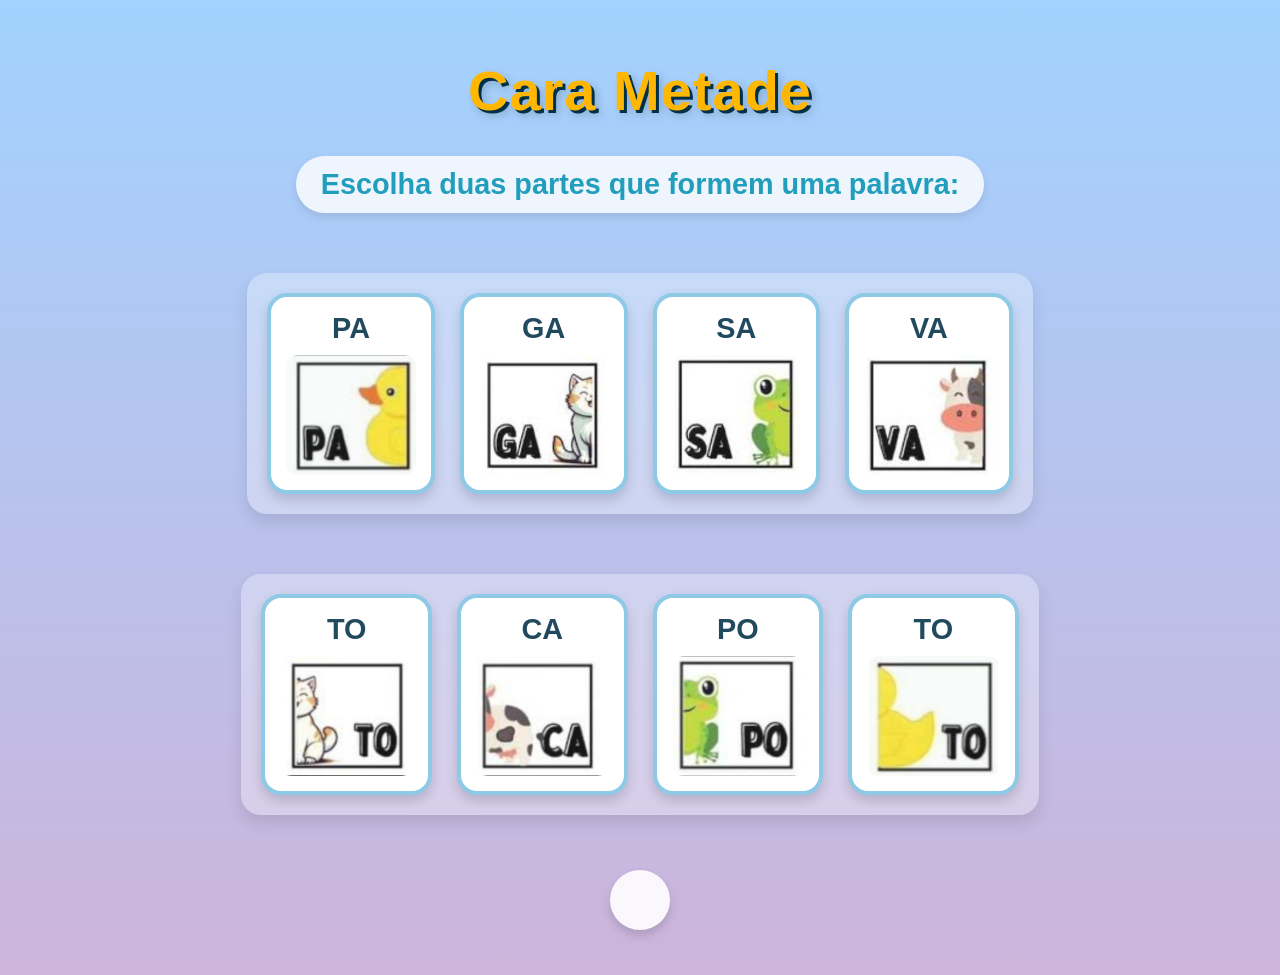
==== fase1.html @ f7e16246 "Add files via upload" ====
<!DOCTYPE html>
<html lang="pt-br">
<head>
  <meta charset="UTF-8">
  <meta name="viewport" content="width=device-width, initial-scale=1.0">
  <title>Cara Metade</title>
  <link rel="stylesheet" href="fase1.css">
</head>
<body>

  <h1> Cara Metade</h1>

  <h2>Escolha duas partes que formem uma palavra:</h2>

  <div class="grid">
    <!-- Primeiras partes -->
   <div class="card" onclick="selectCard(this)" data-part="PA" data-word="PATO">
  PA <img src="imgfase1/imagespato1.jpg">
</div>
   <div class="card" onclick="selectCard(this)" data-part="GA" data-word="GATO">
  GA <img src="imgfase1/imagesgato1.jpg">
</div>
    <div class="card" onclick="selectCard(this)" data-part="SA">SA <img src="imgfase1/imagessapo1.jpg"></div>
    <div class="card" onclick="selectCard(this)" data-part="VA">VA <img src="imgfase1/imagesvaca1.jpg"></div>
  </div>

  <div class="grid">
    <!-- Segundas partes -->
    <div class="card" onclick="selectCard(this)" data-part="TO" data-word="GATO">
  TO <img src="imgfase1/imagesgato2.jpg">
</div>
    <div class="card" onclick="selectCard(this)" data-part="CA">CA <img src="imgfase1/imagesvaca2.jpg"></div>
    <div class="card" onclick="selectCard(this)" data-part="PO">PO <img src="imgfase1/imagessapo2.jpg"></div>
    <div class="card" onclick="selectCard(this)" data-part="TO" data-word="PATO">
  TO <img src="imgfase1/imagespato2.jpg">
  </div>
  </div>

  <p id="result" class="result-message"></p>

  <!--Botão para próxima fase>-->
  <a id="next-phase-btn" href="fase2.html" style="display: none;" class="next-phase-button">
    Próxima Fase
  </a>

  <script src="fase1.js"></script>
</body>
</html>
---- fase1.css ----
:root {
    --primary: #ffb703;
    --primary-dark: #023047;
    --secondary: #219ebc;
    --accent: #ff006e;
    --accent-light: #fb5607;
    --background-light: #a2d2ff;
    --background-dark: #cdb4db;
    --card-bg: #ffffff;
    --card-border: #8ecae6;
    --text-dark: #333;
    --text-light: #ffffff;
    --success: #2a9d8f;
    --error: #e63946;
    --selection: #3a86ff;
  }


  body {
    font-family: "Comic Sans MS", "Poppins", sans-serif;
    background: linear-gradient(180deg, var(--background-light), var(--background-dark));
    text-align: center;
    margin: 0;
    padding: 20px;
    color: var(--text-dark);
    min-height: 100vh;
    display: flex;
    flex-direction: column;
    align-items: center;
    justify-content: center;
  }


  h1 {
    font-size: 3.5rem;
    color: var(--primary);
    text-shadow: 3px 3px var(--primary-dark),
                 5px 5px 10px rgba(0, 0, 0, 0.2);
    margin-bottom: 10px;
    letter-spacing: 1px;
    animation: bounce 2s infinite ease-in-out;
  }

  h2 {
    font-size: 1.8rem;
    color: var(--secondary);
    margin-bottom: 30px;
    background-color: rgba(255, 255, 255, 0.8);
    padding: 12px 25px;
    border-radius: 30px;
    box-shadow: 0 4px 8px rgba(0, 0, 0, 0.1);
    max-width: 80%;
  }


  .container {
    width: 100%;
    max-width: 1000px;
    margin: 0 auto;
  }


  .grid {
    display: grid;
    grid-template-columns: repeat(4, 1fr);
    gap: 25px;
    justify-content: center;
    margin: 30px auto;
    padding: 20px;
    background-color: rgba(255, 255, 255, 0.3);
    border-radius: 20px;
    box-shadow: 0 8px 16px rgba(0, 0, 0, 0.1);
  }

  .card {
    background: var(--card-bg);
    border: 4px solid var(--card-border);
    border-radius: 20px;
    box-shadow: 0 6px 12px rgba(0, 0, 0, 0.15);
    padding: 15px;
    cursor: pointer;
    transition: all 0.3s ease;
    font-size: 1.8rem;
    font-weight: bold;
    color: var(--primary-dark);
    display: flex;
    flex-direction: column;
    align-items: center;
    justify-content: center;
    position: relative;
    overflow: hidden;
  }

  .card:hover {
    transform: translateY(-8px) rotate(2deg);
    box-shadow: 0 12px 20px rgba(0, 0, 0, 0.25);
  }

  .card:active {
    transform: scale(0.97);
  }

  .card img {
    width: 100%;
    max-height: 120px;
    object-fit: contain;
    border-radius: 12px;
    margin-top: 10px;
    transition: transform 0.3s ease;
  }

  .card:hover img {
    transform: scale(1.1);
  }

  .card::after {
    content: '';
    position: absolute;
    top: -50%;
    left: -50%;
    width: 200%;
    height: 200%;
    background: linear-gradient(
      to bottom right,
      rgba(255, 255, 255, 0.2),
      rgba(255, 255, 255, 0)
    );
    transform: rotate(30deg);
    pointer-events: none;
  }

  .card.selected {
    border: 4px solid var(--selection);
    box-shadow: 0 0 15px var(--selection);
  }

  .card.correct {
    border: 4px solid var(--success);
    box-shadow: 0 0 15px var(--success);
  }

  .card.incorrect {
    border: 4px solid var(--error);
    box-shadow: 0 0 15px var(--error);
  }

  .result-message {
    font-size: 1.6rem;
    font-weight: bold;
    margin: 25px 0;
    padding: 15px 30px;
    border-radius: 50px;
    background-color: rgba(255, 255, 255, 0.9);
    box-shadow: 0 5px 10px rgba(0, 0, 0, 0.15);
    min-height: 30px;
    max-width: 600px;
    animation: popIn 0.5s ease-out;
  }

  .result-message.success {
    color: var(--success);
    border: 3px solid var(--success);
  }

  .result-message.error {
    color: var(--error);
    border: 3px solid var(--error);
  }

  .next-phase-button {
    display: inline-block;
    margin-top: 25px;
    padding: 16px 35px;
    font-size: 1.6rem;
    font-weight: bold;
    color: var(--text-light);
    background: linear-gradient(90deg, var(--accent), var(--accent-light));
    border-radius: 50px;
    text-decoration: none;
    box-shadow: 0 6px 12px rgba(0, 0, 0, 0.25);
    transition: all 0.3s ease;
    border: 3px solid rgba(255, 255, 255, 0.5);
    position: relative;
    overflow: hidden;
  }

  .next-phase-button:hover {
    transform: translateY(-5px) scale(1.05);
    box-shadow: 0 10px 18px rgba(0, 0, 0, 0.3);
    background: linear-gradient(90deg, var(--accent-light), var(--accent));
  }

  .next-phase-button:active {
    transform: scale(0.98);
  }

  .next-phase-button::after {
    content: '→';
    margin-left: 10px;
    transition: transform 0.3s ease;
  }

  .next-phase-button:hover::after {
    transform: translateX(5px);
  }

  @keyframes bounce {
    0%, 100% {
      transform: translateY(0);
    }
    50% {
      transform: translateY(-10px);
    }
  }

  @keyframes popIn {
    0% {
      transform: scale(0.8);
      opacity: 0;
    }
    100% {
      transform: scale(1);
      opacity: 1;
    }
  }

  @keyframes pulse {
    0%, 100% {
      transform: scale(1);
    }
    50% {
      transform: scale(1.05);
    }
  }

  @media (max-width: 900px) {
    .grid {
      grid-template-columns: repeat(2, 1fr);
      gap: 20px;
    }
    
    h1 {
      font-size: 2.8rem;
    }
    
    h2 {
      font-size: 1.5rem;
    }
  }

  @media (max-width: 500px) {
    .grid {
      grid-template-columns: 1fr;
      gap: 15px;
    }
    
    h1 {
      font-size: 2.2rem;
    }
    
    h2 {
      font-size: 1.2rem;
      padding: 10px 20px;
    }
    
    .card {
      font-size: 1.5rem;
      padding: 12px;
    }
    
    .next-phase-button {
      font-size: 1.3rem;
      padding: 14px 25px;
    }
  }
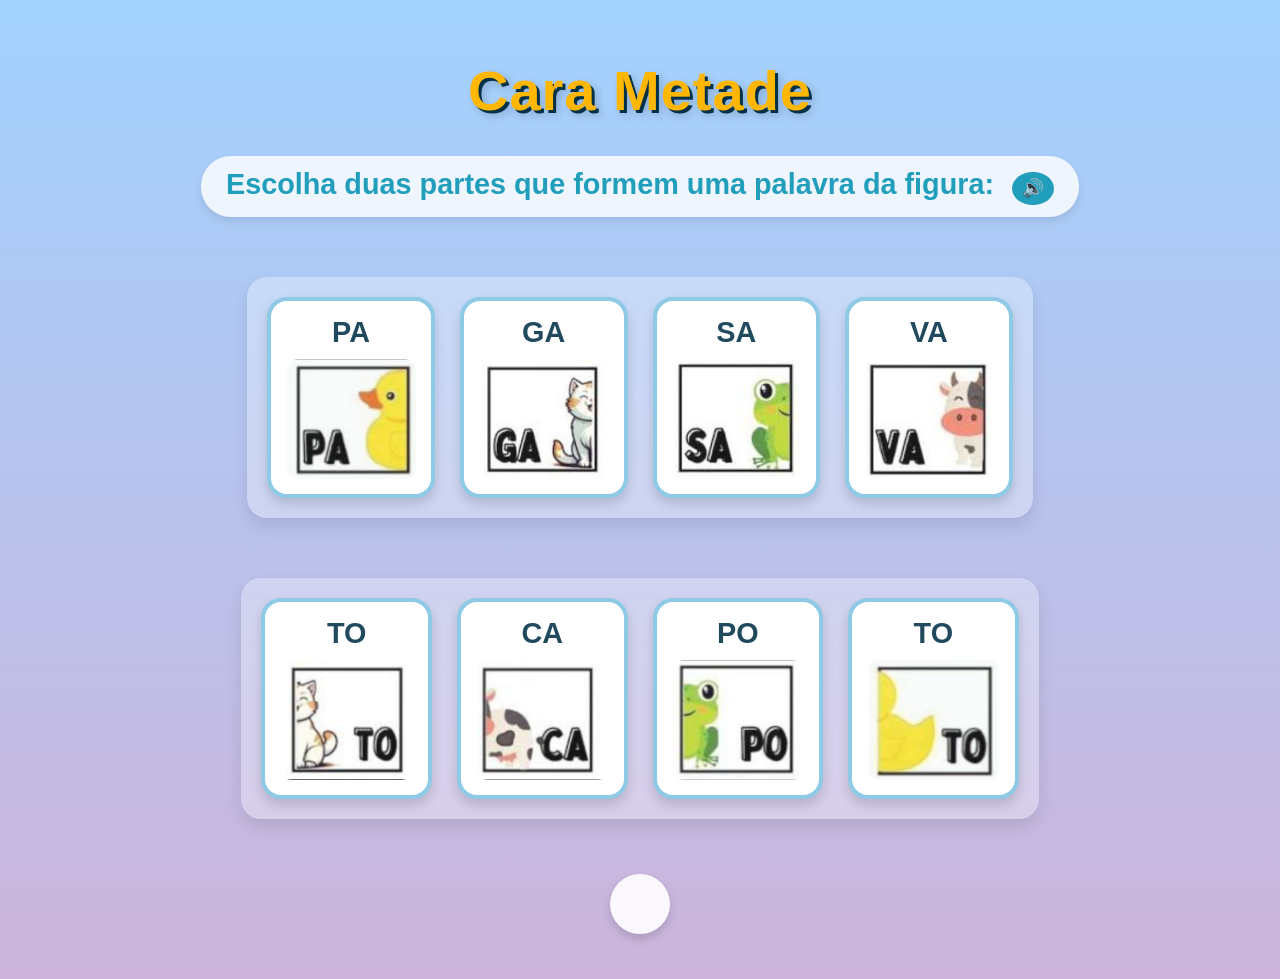
==== commit c21ef758: "Add files via upload" ====
--- a/fase1.html
+++ b/fase1.html
@@ -10,7 +10,11 @@
 
   <h1> Cara Metade</h1>
 
-  <h2>Escolha duas partes que formem uma palavra:</h2>
+  <h2 id="enunciado">
+  Escolha duas partes que formem uma palavra da figura:
+  <button id="btnFalar" class="btn-falar" onclick="lerEnunciado()" title="Ouvir enunciado">🔊</button>
+</h2>
+
 
   <div class="grid">
     <!-- Primeiras partes -->
--- a/fase1.css
+++ b/fase1.css
@@ -274,4 +274,27 @@
     }
   }
 
-
+  /* Botão de áudio pequeno ao lado do enunciado */
+.btn-falar {
+  background: var(--secondary);
+  color: var(--text-light);
+  border: none;
+  border-radius: 50%;
+  cursor: pointer;
+  font-size: 1.1rem;
+  margin-left: 10px;
+  padding: 6px 10px;
+  transition: background 0.3s ease, transform 0.2s ease;
+}
+
+.btn-falar:hover {
+  background: var(--accent);
+  transform: scale(1.1);
+}
+
+.btn-falar:active {
+  transform: scale(0.95);
+}
+
+
+
